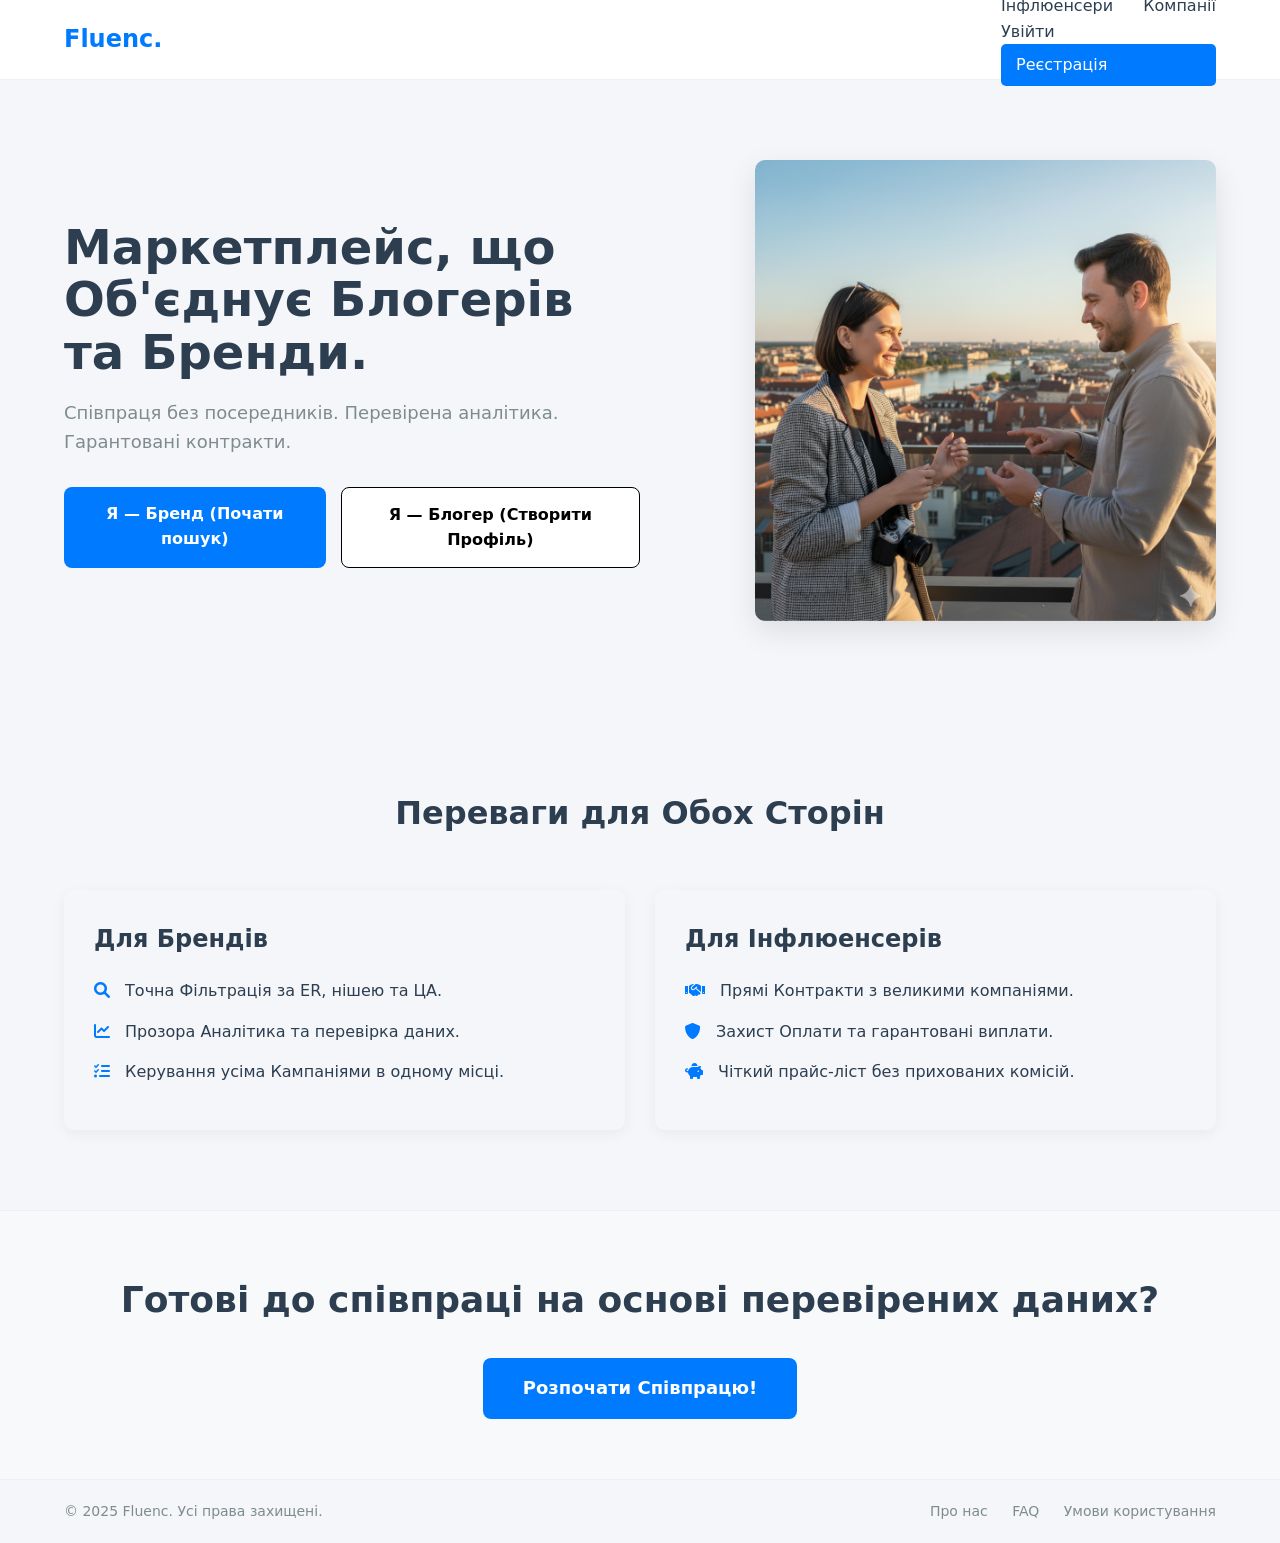
==== index.html @ 8e34dfe1 "Update index.html" ====
<!-- <!DOCTYPE html>
<html lang="uk">
<head>
    <meta charset="UTF-8">
    <meta name="viewport" content="width=device-width, initial-scale=1.0">
    <title>Fluenc — Маркетплейс для Блогерів та Брендів</title>
    <link rel="stylesheet" href="./styles.css">
    <link rel="stylesheet" href="https://cdnjs.cloudflare.com/ajax/libs/font-awesome/6.0.0-beta3/css/all.min.css">
</head>
<body>
  <header class="main-header">
        <div class="logo">Fluenc.</div>
        <nav class="main-nav">
            <a href="#" class="nav-item">Інфлюенсери</a>
            <a href="#" class="nav-item">Компанії</a>
            <a href="./login.html" class="nav-item login-btn">Увійти</a>
            <a href="./register.html" class="nav-item signup-btn">Реєстрація</a>
        </nav>
    </header>

    <section class="hero-section">
        <div class="hero-content">
            <h1>Маркетплейс, що Об'єднує Блогерів та Бренди.</h1>
            <p class="subtitle">Співпраця без посередників. Перевірена аналітика. Гарантовані контракти.</p>
            <div class="cta-group">
                <a href="/register/brand" class="cta-button primary">Я — Бренд (Почати пошук)</a>
                <a href="/register/blogger" class="cta-button secondary">Я — Блогер (Створити Профіль)</a>
            </div>
        </div>
        <div class="hero-visual">
            <img src="./placeholder-hero.png" alt="Візуалізація успішної співпраці">
        </div>
    </section>
    
    <section class="value-section">
        <h2>Переваги для Обох Сторін</h2>
        <div class="value-columns">
            
            <div class="value-card brand-focus">
                <h3>Для Брендів</h3>
                <ul>
                    <li><i class="fas fa-search"></i> Точна Фільтрація за ER, нішею та ЦА.</li>
                    <li><i class="fas fa-chart-line"></i> Прозора Аналітика та перевірка даних.</li>
                    <li><i class="fas fa-tasks"></i> Керування усіма Кампаніями в одному місці.</li>
                </ul>
            </div>

            <div class="value-card influencer-focus">
                <h3>Для Інфлюенсерів</h3>
                <ul>
                    <li><i class="fas fa-handshake"></i> Прямі Контракти з великими компаніями.</li>
                    <li><i class="fas fa-shield-alt"></i> Захист Оплати та гарантовані виплати.</li>
                    <li><i class="fas fa-piggy-bank"></i> Чіткий прайс-ліст без прихованих комісій.</li>
                </ul>
            </div>

        </div>
    </section>

    <section class="final-cta">
        <h2>Готові до співпраці на основі перевірених даних?</h2>
        <a href="./register.html" class="cta-button primary large">Розпочати Співпрацю!</a>
    </section>

    <footer class="main-footer">
        <p>&copy; 2025 Fluenc. Усі права захищені.</p>
        <div class="footer-links">
            <a href="#">Про нас</a>
            <a href="#">FAQ</a>
            <a href="#">Умови користування</a>
        </div>
    </footer>

</body>
</html>
 -->




<!DOCTYPE html>
<html lang="uk">
<head>
    <meta charset="UTF-8">
    <meta name="viewport" content="width=device-width, initial-scale=1.0">
    <title>Fluenc — Маркетплейс для Блогерів та Брендів</title>
    <link rel="stylesheet" href="./styles.css">
    <link rel="stylesheet" href="https://cdnjs.cloudflare.com/ajax/libs/font-awesome/6.0.0-beta3/css/all.min.css">
</head>
<body>
    <header class="main-header">
        <div class="logo">Fluenc.</div>
        <nav class="main-nav">
            <a href="/flpl/company-discovery.html" class="nav-item">Інфлюенсери</a>
            <a href="/flpl/company-list.html" class="nav-item">Компанії</a>

            <a href="./login.html" class="nav-item login-btn" id="loginLink">Увійти</a>
            <a href="./register.html" class="nav-item signup-btn" id="registerLink">Реєстрація</a>
            
            <a href="./profile.html" class="nav-item login-btn" id="profileLink" style="display: none;">Мій Профіль</a>
            <a href="#" class="nav-item signup-btn" id="logoutBtn" style="display: none;">Вийти</a>
        </nav>
    </header>

    <section class="hero-section">
        <div class="hero-content">
            <h1>Маркетплейс, що Об'єднує Блогерів та Бренди.</h1>
            <p class="subtitle">Співпраця без посередників. Перевірена аналітика. Гарантовані контракти.</p>
            <div class="cta-group">
                <a href="/register/brand" class="cta-button primary">Я — Бренд (Почати пошук)</a>
                <a href="/register/blogger" class="cta-button secondary">Я — Блогер (Створити Профіль)</a>
            </div>
        </div>
        <div class="hero-visual">
            <img src="./placeholder-hero.png" alt="Візуалізація успішної співпраці">
        </div>
    </section>
    
    <section class="value-section">
        <h2>Переваги для Обох Сторін</h2>
        <div class="value-columns">
            
            <div class="value-card brand-focus">
                <h3>Для Брендів</h3>
                <ul>
                    <li><i class="fas fa-search"></i> Точна Фільтрація за ER, нішею та ЦА.</li>
                    <li><i class="fas fa-chart-line"></i> Прозора Аналітика та перевірка даних.</li>
                    <li><i class="fas fa-tasks"></i> Керування усіма Кампаніями в одному місці.</li>
                </ul>
            </div>

            <div class="value-card influencer-focus">
                <h3>Для Інфлюенсерів</h3>
                <ul>
                    <li><i class="fas fa-handshake"></i> Прямі Контракти з великими компаніями.</li>
                    <li><i class="fas fa-shield-alt"></i> Захист Оплати та гарантовані виплати.</li>
                    <li><i class="fas fa-piggy-bank"></i> Чіткий прайс-ліст без прихованих комісій.</li>
                </ul>
            </div>

        </div>
    </section>

    <section class="final-cta">
        <h2>Готові до співпраці на основі перевірених даних?</h2>
        <a href="./register.html" class="cta-button primary large">Розпочати Співпрацю!</a>
    </section>

    <footer class="main-footer">
        <p>&copy; 2025 Fluenc. Усі права захищені.</p>
        <div class="footer-links">
            <a href="#">Про нас</a>
            <a href="#">FAQ</a>
            <a href="#">Умови користування</a>
        </div>
    </footer>

<script>
    document.addEventListener('DOMContentLoaded', () => {
        const token = localStorage.getItem('userToken');

        // Елементи для неавторизованого користувача
        const loginLink = document.getElementById('loginLink');
        const registerLink = document.getElementById('registerLink');

        // Елементи для авторизованого користувача
        const profileLink = document.getElementById('profileLink');
        const logoutBtn = document.getElementById('logoutBtn');
        
        // Перевіряємо токен і оновлюємо навігацію
        if (token) {
            // КОРИСТУВАЧ УВІЙШОВ
            
            // Приховуємо "Увійти" та "Реєстрація"
            if (loginLink) loginLink.style.display = 'none';
            if (registerLink) registerLink.style.display = 'none';

            // Показуємо "Мій Профіль" та "Вийти"
            if (profileLink) profileLink.style.display = 'block'; 
            if (logoutBtn) logoutBtn.style.display = 'block'; 

            // Додаємо функцію виходу
            if (logoutBtn) {
                logoutBtn.addEventListener('click', (e) => {
                    e.preventDefault();
                    localStorage.removeItem('userToken'); // Видаляємо токен
                    // Перенаправляємо на головну сторінку для оновлення стану
                    window.location.href = '/flpl/index.html'; 
                });
            }

        } else {
            // КОРИСТУВАЧ ВИЙШОВ АБО НЕ УВІЙШОВ
            // Ховаємо "Мій Профіль" та "Вийти"
            if (profileLink) profileLink.style.display = 'none'; 
            if (logoutBtn) logoutBtn.style.display = 'none';
            // Показуємо "Увійти" та "Реєстрація" (якщо вони були приховані)
            if (loginLink) loginLink.style.display = 'block';
            if (registerLink) registerLink.style.display = 'block';
        }
    });
</script>
</body>
</html>
---- styles.css ----
/* Основні змінні та скидання стилів */
:root {
    --primary-color: #007bff; /* Яскравий синій для CTA */
    --secondary-bg-color: #f4f6f9; /* Світло-сірий фон сторінок */
    --grid-line-color: #e8e8e8; /* Колір сітки на фоні профілю */
    --text-dark: #2c3e50; /* Темний текст */
    --text-light: #7f8c8d; /* Світлий текст */
    --accent-color: #ff9f43; /* Акцентний колір */
    --font-family: 'Inter', sans-serif; /* Шрифт */
    --header-height: 80px; /* Висота хедера */
}

* {
    margin: 0;
    padding: 0;
    box-sizing: border-box;
}

body {
    font-family: ui-sans-serif, system-ui, -apple-system, BlinkMacSystemFont, Segoe UI, Roboto, Helvetica Neue, Arial, Noto Sans, sans-serif, "Apple Color Emoji", "Segoe UI Emoji", Segoe UI Symbol, "Noto Color Emoji";
    color: var(--text-dark);
    line-height: 1.6;
    background-color: var(--secondary-bg-color); 
    min-height: 100vh;
    display: flex;
    flex-direction: column; 
}

/* --- Хедер --- */
.main-header {
    display: flex;
    justify-content: space-between;
    align-items: center;
    padding: 20px 5%;
    border-bottom: 1px solid #ecf0f1;
    background-color: white;
    position: sticky;
    top: 0;
    z-index: 1000;
    height: var(--header-height);
}

.logo {
    font-size: 24px;
    font-weight: 700;
    color: var(--primary-color);
}

.main-nav a {
    text-decoration: none;
    color: var(--text-dark);
    margin-left: 25px;
    font-weight: 500;
    transition: color 0.3s;
}

.main-nav a:hover {
    color: var(--primary-color);
}

.signup-btn {
    background-color: var(--primary-color);
    color: white !important;
    padding: 8px 15px;
    border-radius: 5px;
    margin-left: 30px;
}

/* --- Кнопки --- */
.cta-button {
    text-decoration: none;
    padding: 14px 30px;
    border-radius: 8px;
    font-weight: 600;
    transition: background-color 0.3s, transform 0.2s;
    text-align: center;
    border: none;
    cursor: pointer;
    display: inline-block;
}

.cta-button.primary {
    background-color: var(--primary-color);
    color: white;
}

.cta-button.secondary {
    background-color: white;
    color: #000000;
    border: 1px solid #000000;
}

.cta-button:hover {
    transform: translateY(-2px);
}

/* --- Головна сторінка --- */
.hero-section {
    display: flex;
    align-items: center;
    justify-content: space-between;
    padding: 80px 5%;
    min-height: 60vh;
    background-color: var(--secondary-bg-color);
}

.hero-content {
    max-width: 50%;
}

.hero-content h1 {
    font-size: 48px;
    margin-bottom: 20px;
    line-height: 1.1;
}

.subtitle {
    font-size: 18px;
    color: var(--text-light);
    margin-bottom: 30px;
}

.cta-group {
    display: flex;
    gap: 15px;
}

.hero-visual {
    max-width: 40%;
}
.hero-visual img {
    width: 100%;
    height: auto;
    border-radius: 10px;
    box-shadow: 0 10px 30px rgba(0, 0, 0, 0.1);
}

/* --- Секція цінності --- */
.value-section {
    padding: 80px 5%;
    text-align: center;
}

.value-section h2 {
    margin-bottom: 50px;
    font-size: 32px;
}

.value-columns {
    display: flex;
    justify-content: space-around;
    gap: 30px;
}

.value-card {
    flex: 1;
    text-align: left;
    padding: 30px;
    border-radius: 10px;
    box-shadow: 0 4px 15px rgba(0, 0, 0, 0.05);
}

.value-card h3 {
    font-size: 24px;
    margin-bottom: 20px;
}

.value-card ul {
    list-style: none;
}

.value-card li {
    margin-bottom: 15px;
    font-size: 16px;
}

.value-card li i {
    margin-right: 10px;
    color: var(--primary-color);
}

/* --- Фінальний CTA --- */
.final-cta {
    text-align: center;
    padding: 60px 5%;
    background-color: #f7f9fb;
    border-top: 1px solid #ecf0f1;
}

.final-cta h2 {
    margin-bottom: 30px;
    font-size: 36px;
}

.cta-button.large {
    padding: 16px 40px;
    font-size: 18px;
}

/* --- Футер --- */
.main-footer {
    justify-content: space-between;
    align-items: center;
    padding: 20px 5%;
    font-size: 14px;
    color: var(--text-light);
    border-top: 1px solid #ecf0f1;
    display: flex; 
    margin-top: auto; 
}

.footer-links a {
    color: var(--text-light);
    text-decoration: none;
    margin-left: 20px;
}

/* --- Реєстрація --- */
.register-container {
    display: flex;
    justify-content: center;
    align-items: center;
    min-height: calc(100vh - var(--header-height));
    background-color: var(--secondary-bg-color);
    padding: 40px 20px;
}
.register-card {
    background: white;
    padding: 40px;
    border-radius: 10px;
    box-shadow: 0 10px 30px rgba(0, 0, 0, 0.1);
    max-width: 600px;
    width: 100%;
    text-align: center;
}
.role-selection {
    display: flex;
    gap: 20px;
    margin-top: 30px;
    margin-bottom: 30px;
}
.role-option {
    flex: 1;
    padding: 30px 15px;
    border: 2px solid #ddd;
    border-radius: 8px;
    cursor: pointer;
    transition: all 0.3s;
}
.role-option:hover, .role-option.active {
    border-color: var(--primary-color);
    box-shadow: 0 0 15px rgba(0, 123, 255, 0.15);
}
.role-option i {
    font-size: 40px;
    margin-bottom: 15px;
    color: var(--primary-color);
}
.registration-form input, .registration-form textarea {
    width: 100%;
    padding: 12px;
    margin-bottom: 15px;
    border: 1px solid #ddd;
    border-radius: 5px;
    font-size: 16px;
    font-family: inherit;
}
.registration-form .cta-button {
    width: 100%;
}
.registration-form.hidden, .role-selection.hidden {
    display: none !important;
}

/* --- Повідомлення про успіх --- */
.message-container {
    padding: 30px;
    margin: 20px 0;
    border-radius: 8px;
    text-align: left;
    display: flex;
    align-items: center;
    gap: 20px;
    border: 1px solid;
}

.message-success {
    background-color: #e6ffed;
    border-color: #4CAF50;
    color: #0e6617;
}

.message-success i {
    font-size: 24px;
    color: #4CAF50;
}

.message-container p {
    margin: 0;
    font-weight: 500;
}

/* --- Профіль інфлюенсера --- */
.profile-page-container {
    display: flex;
    justify-content: center; 
    align-items: center; 
    padding: 60px 5%; 
    flex-grow: 1; 
    min-height: calc(100vh - var(--header-height) - 45px); 
    background-image: 
        linear-gradient(to right, var(--grid-line-color) 1px, transparent 1px),
        linear-gradient(to bottom, var(--grid-line-color) 1px, transparent 1px);
    background-size: 30px 30px; 
    background-color: var(--secondary-bg-color);
}

.influencer-profile-card {
    background: #f5f9ff;;
    border-radius: 12px;
    box-shadow: 0 10px 30px rgba(0, 0, 0, 0.1);
    max-width: 1000px;
    width: 100%;
    display: grid; 
    grid-template-columns: 1fr 1fr;
    grid-template-rows: auto 1fr;
    gap: 30px;
    padding: 30px;
}

/* --- Верхня частина профілю --- */
.profile-top-section {
    grid-column: 1 / 3;
    display: flex;
    flex-direction: column;
    align-items: center;
    justify-content: center;
    text-align: center;
    padding-bottom: 30px;
    border-bottom: 0px solid #eee;
}

.profile-top-content {
    width: 100%;
    display: flex;
    flex-direction: column;
    align-items: center;
    justify-content: center;
    background: linear-gradient(135deg, #f5f7fa 0%, #c3cfe2 100%);
    border-radius: 12px;
    padding: 40px 20px;
}

/* Фото */
.profile-photo {
    width: 180px;
    height: 180px;
    border-radius: 50%;
    object-fit: cover;
    margin-bottom: 20px;
    box-shadow: 0 6px 20px rgba(0, 0, 0, 0.15);
}

.profile-main-info h1 {
    font-size: 28px;
    font-weight: 700;
    margin-bottom: 8px;
}

.profile-main-info p {
    font-size: 16px;
    color: var(--text-light);
}

/* --- Ліва колонка --- */
.profile-left-column {
    display: flex;
    flex-direction: column;
    gap: 30px;
}

.engagement-box {
    text-align: center;
    padding: 20px;
    border: 1px solid #eee;
    border-radius: 8px;
    background: white;
    font-family: ui-sans-serif, system-ui, -apple-system, BlinkMacSystemFont, Segoe UI, Roboto, Helvetica Neue, Arial, Noto Sans, sans-serif, "Apple Color Emoji", "Segoe UI Emoji", Segoe UI Symbol, "Noto Color Emoji";
}

.engagement-box h3 {
    font-size: 18px;
    color: var(--text-light);
    margin-bottom: 15px;
    font-family: ui-sans-serif, system-ui, -apple-system, BlinkMacSystemFont, Segoe UI, Roboto, Helvetica Neue, Arial, Noto Sans, sans-serif, "Apple Color Emoji", "Segoe UI Emoji", Segoe UI Symbol, "Noto Color Emoji";
}

.engagement-rate {
    font-size: 48px;
    font-weight: 700;
    color: #4CAF50; 
}

.followers-list {
    display: flex;
    justify-content: space-around;
    margin-top: 20px;
}

.follower-item {
    text-align: center;
}

.follower-item i {
    font-size: 24px;
    margin-bottom: 5px;
}

.follower-item .count {
    font-size: 18px;
    font-weight: 600;
}
.follower-item .label {
    font-size: 12px;
    color: var(--text-light);
}

.followers-list .fa-instagram { color: #E4405F; }
.followers-list .fa-tiktok { color: #000000; }
.followers-list .fa-youtube { color: #FF0000; }

/* --- Права колонка --- */
.profile-right-column {
    display: flex;
    flex-direction: column;
    gap: 30px;
}

.section-box {
    padding: 20px;
    border: 1px solid #eee;
    border-radius: 8px;
    background: white;
    font-family: ui-sans-serif, system-ui, -apple-system, BlinkMacSystemFont, Segoe UI, Roboto, Helvetica Neue, Arial, Noto Sans, sans-serif, "Apple Color Emoji", "Segoe UI Emoji", Segoe UI Symbol, "Noto Color Emoji";
}

.section-box h3 {
    font-size: 20px;
    font-weight: 600;
    margin-bottom: 15px;
    color: var(--text-dark);
    font-family: ui-sans-serif, system-ui, -apple-system, BlinkMacSystemFont, Segoe UI, Roboto, Helvetica Neue, Arial, Noto Sans, sans-serif, "Apple Color Emoji", "Segoe UI Emoji", Segoe UI Symbol, "Noto Color Emoji";
}

.pricing-table .price-row {
    display: flex;
    justify-content: space-between;
    padding: 8px 0;
    border-bottom: 1px dotted #ddd;
}

.pricing-table .price-row:last-child {
    border-bottom: none;
}

.contact-button {
    margin-top: 20px;
    width: 100%;
}
.contact-button .cta-button {
    width: 100%;
    padding: 12px;
    font-size: 16px;
}

/* --- Демографія --- */
.demographics-box .detail-item {
    display: flex;
    justify-content: space-between;
    font-size: 15px;
    margin-bottom: 8px;
}

/* --- Адаптивність --- */
@media (max-width: 900px) {
    .main-header {
        padding: 15px 20px;
    }
    .main-nav {
        display: none; 
    }
    .influencer-profile-card {
        grid-template-columns: 1fr;
        padding: 20px;
    }
    .profile-top-section {
        grid-column: 1 / 2;
        flex-direction: column;
        text-align: center;
    }
    .profile-top-content {
        flex-direction: column;
    }
    .profile-photo {
        margin-right: 0;
        margin-bottom: 20px;
    }
    .followers-list {
        flex-wrap: wrap;
        gap: 10px;
    }
    .profile-page-container {
        padding: 30px 20px;
        align-items: flex-start;
    }
    .hero-section {
        flex-direction: column;
        text-align: center;
    }
    .hero-content, .hero-visual {
        max-width: 100%;
    }
    .hero-content {
        margin-bottom: 40px;
    }
    .value-columns {
        flex-direction: column;
    }
}



/* ========================================================= */
/* СТИЛІ СТОРІНКИ COMPANY-DISCOVERY.HTML (ПОШУК ІНФЛЮЕНСЕРІВ) */
/* ========================================================= */

.discovery-container {
    max-width: 1200px;
    margin: 30px auto;
    padding: 0 5%; /* Використовуємо той самий відступ, що і для хедера/футера */
    flex-grow: 1; /* Для коректного розміщення футера внизу */
}

.discovery-hero {
    text-align: center;
    margin-bottom: 40px;
    padding: 40px 20px;
    background-color: #ffffff;
    border-radius: 8px;
    box-shadow: 0 5px 15px rgba(0, 0, 0, 0.05);
}

.discovery-hero h1 {
    color: var(--text-dark);
    font-size: 36px;
    margin-bottom: 10px;
}

.discovery-hero p {
    color: var(--text-light);
    font-size: 18px;
}

/* --- Фільтри --- */
.filter-panel {
    display: flex;
    gap: 20px;
    padding: 25px;
    background-color: #ffffff;
    border-radius: 8px;
    box-shadow: 0 3px 10px rgba(0, 0, 0, 0.05);
    margin-bottom: 30px;
    align-items: flex-end;
    flex-wrap: wrap;
}

.filter-group {
    display: flex;
    flex-direction: column;
    min-width: 150px;
    flex-grow: 1;
}

.filter-group label {
    font-weight: 600;
    margin-bottom: 5px;
    color: var(--text-dark);
    font-size: 14px;
}

.filter-panel select,
.filter-panel input[type="text"] {
    padding: 10px;
    border: 1px solid #ddd;
    border-radius: 5px; /* Використовуємо ваш стандартний border-radius */
    font-size: 16px;
    font-family: inherit;
    transition: border-color 0.2s;
}

.filter-panel select:focus,
.filter-panel input[type="text"]:focus {
    border-color: var(--primary-color);
    outline: none;
}

/* Кнопка пошуку у фільтрах */
.filter-panel .cta-button.primary {
    padding: 10px 20px;
    height: 40px; 
    display: flex;
    align-items: center;
    gap: 8px;
}


/* --- Заголовок результатів та Сортування --- */
.results-header {
    display: flex;
    justify-content: space-between;
    align-items: center;
    margin-bottom: 20px;
    padding-bottom: 10px;
    border-bottom: 1px solid #e0e0e0;
}

.results-count {
    font-weight: 600;
    color: var(--text-dark);
}

.sort-options {
    display: flex;
    align-items: center;
    gap: 10px;
}
.sort-options label {
    color: var(--text-light);
}

.sort-options select {
    padding: 8px 10px;
    border-radius: 5px;
    border: 1px solid #ddd;
    font-family: inherit;
}

/* --- Сітка Інфлюенсерів --- */
.influencer-grid {
    display: grid;
    grid-template-columns: repeat(auto-fit, minmax(280px, 1fr));
    gap: 30px;
}

.influencer-card {
    background-color: #ffffff;
    border-radius: 10px;
    box-shadow: 0 5px 15px rgba(0, 0, 0, 0.08);
    padding: 20px;
    display: flex;
    flex-direction: column;
    text-align: center;
    transition: transform 0.3s, box-shadow 0.3s;
}

.influencer-card:hover {
    transform: translateY(-5px);
    box-shadow: 0 10px 25px rgba(0, 0, 0, 0.15);
}

.card-photo {
    width: 90px;
    height: 90px;
    border-radius: 50%;
    object-fit: cover;
    margin: 0 auto 15px;
    border: 3px solid var(--primary-color);
}

.card-name {
    margin: 0 0 5px;
    color: var(--text-dark);
    font-size: 18px;
    font-weight: 700;
}

.card-niche {
    color: var(--text-light);
    font-size: 14px;
    margin-bottom: 15px;
}

.card-stats {
    display: flex;
    justify-content: space-around;
    padding: 15px 0;
    margin-bottom: 15px;
    border-top: 1px solid #f0f0f0;
    border-bottom: 1px solid #f0f0f0;
}

.stat-item {
    display: flex;
    flex-direction: column;
    align-items: center;
    font-size: 12px;
    color: var(--text-light);
}

.stat-item i {
    font-size: 18px;
    margin-bottom: 3px;
    color: var(--primary-color);
}
.stat-item i.fa-instagram { color: #E4405F; }
.stat-item i.fa-tiktok { color: #000; }
.stat-item i.fa-youtube { color: #FF0000; }

.stat-count {
    font-weight: 700;
    color: var(--text-dark);
}

.card-pricing {
    font-size: 14px;
    color: var(--text-dark);
    margin-bottom: 15px;
    font-weight: 500;
}

.cta-button.secondary.full-width-btn {
    /* Наслідує стилі з вашого базового .cta-button.secondary */
    width: 100%;
    padding: 10px 20px;
    margin-top: auto;
}
.cta-button.secondary.full-width-btn:hover {
    background-color: #f7f7f7;
    transform: translateY(-1px);
}


.verified-small {
    color: #4CAF50; /* Використовуємо зелений для верифікації */
    font-size: 14px;
    margin-left: 5px;
}


/* --- Пагінація --- */
.pagination {
    margin-top: 40px;
    text-align: center;
}

.page-link {
    text-decoration: none;
    color: var(--primary-color);
    padding: 8px 15px;
    border: 1px solid var(--primary-color);
    border-radius: 5px;
    margin: 0 3px;
    transition: background-color 0.3s, color 0.3s;
    font-weight: 500;
}

.page-link.active {
    background-color: var(--primary-color);
    color: white;
    font-weight: 600;
}

.page-link:not(.active):hover {
    background-color: #e6f0ff; /* Світло-блакитний */
}

.page-link.disabled {
    color: var(--text-light);
    border-color: #ccc;
    cursor: not-allowed;
    background-color: transparent;
}

/* --- Адаптивність для Discovery Page --- */
@media (max-width: 768px) {
    .filter-panel {
        flex-direction: column;
        align-items: stretch;
        gap: 15px;
    }
    .filter-group {
        min-width: 100%;
    }
    .filter-panel .cta-button.primary {
        width: 100%;
    }
    .results-header {
        flex-direction: column;
        align-items: flex-start;
        gap: 10px;
    }
    .influencer-grid {
        grid-template-columns: 1fr;
    }
}
---- styles.css ----
/* Основні змінні та скидання стилів */
:root {
    --primary-color: #007bff; /* Яскравий синій для CTA */
    --secondary-bg-color: #f4f6f9; /* Світло-сірий фон сторінок */
    --grid-line-color: #e8e8e8; /* Колір сітки на фоні профілю */
    --text-dark: #2c3e50; /* Темний текст */
    --text-light: #7f8c8d; /* Світлий текст */
    --accent-color: #ff9f43; /* Акцентний колір */
    --font-family: 'Inter', sans-serif; /* Шрифт */
    --header-height: 80px; /* Висота хедера */
}

* {
    margin: 0;
    padding: 0;
    box-sizing: border-box;
}

body {
    font-family: ui-sans-serif, system-ui, -apple-system, BlinkMacSystemFont, Segoe UI, Roboto, Helvetica Neue, Arial, Noto Sans, sans-serif, "Apple Color Emoji", "Segoe UI Emoji", Segoe UI Symbol, "Noto Color Emoji";
    color: var(--text-dark);
    line-height: 1.6;
    background-color: var(--secondary-bg-color); 
    min-height: 100vh;
    display: flex;
    flex-direction: column; 
}

/* --- Хедер --- */
.main-header {
    display: flex;
    justify-content: space-between;
    align-items: center;
    padding: 20px 5%;
    border-bottom: 1px solid #ecf0f1;
    background-color: white;
    position: sticky;
    top: 0;
    z-index: 1000;
    height: var(--header-height);
}

.logo {
    font-size: 24px;
    font-weight: 700;
    color: var(--primary-color);
}

.main-nav a {
    text-decoration: none;
    color: var(--text-dark);
    margin-left: 25px;
    font-weight: 500;
    transition: color 0.3s;
}

.main-nav a:hover {
    color: var(--primary-color);
}

.signup-btn {
    background-color: var(--primary-color);
    color: white !important;
    padding: 8px 15px;
    border-radius: 5px;
    margin-left: 30px;
}

/* --- Кнопки --- */
.cta-button {
    text-decoration: none;
    padding: 14px 30px;
    border-radius: 8px;
    font-weight: 600;
    transition: background-color 0.3s, transform 0.2s;
    text-align: center;
    border: none;
    cursor: pointer;
    display: inline-block;
}

.cta-button.primary {
    background-color: var(--primary-color);
    color: white;
}

.cta-button.secondary {
    background-color: white;
    color: #000000;
    border: 1px solid #000000;
}

.cta-button:hover {
    transform: translateY(-2px);
}

/* --- Головна сторінка --- */
.hero-section {
    display: flex;
    align-items: center;
    justify-content: space-between;
    padding: 80px 5%;
    min-height: 60vh;
    background-color: var(--secondary-bg-color);
}

.hero-content {
    max-width: 50%;
}

.hero-content h1 {
    font-size: 48px;
    margin-bottom: 20px;
    line-height: 1.1;
}

.subtitle {
    font-size: 18px;
    color: var(--text-light);
    margin-bottom: 30px;
}

.cta-group {
    display: flex;
    gap: 15px;
}

.hero-visual {
    max-width: 40%;
}
.hero-visual img {
    width: 100%;
    height: auto;
    border-radius: 10px;
    box-shadow: 0 10px 30px rgba(0, 0, 0, 0.1);
}

/* --- Секція цінності --- */
.value-section {
    padding: 80px 5%;
    text-align: center;
}

.value-section h2 {
    margin-bottom: 50px;
    font-size: 32px;
}

.value-columns {
    display: flex;
    justify-content: space-around;
    gap: 30px;
}

.value-card {
    flex: 1;
    text-align: left;
    padding: 30px;
    border-radius: 10px;
    box-shadow: 0 4px 15px rgba(0, 0, 0, 0.05);
}

.value-card h3 {
    font-size: 24px;
    margin-bottom: 20px;
}

.value-card ul {
    list-style: none;
}

.value-card li {
    margin-bottom: 15px;
    font-size: 16px;
}

.value-card li i {
    margin-right: 10px;
    color: var(--primary-color);
}

/* --- Фінальний CTA --- */
.final-cta {
    text-align: center;
    padding: 60px 5%;
    background-color: #f7f9fb;
    border-top: 1px solid #ecf0f1;
}

.final-cta h2 {
    margin-bottom: 30px;
    font-size: 36px;
}

.cta-button.large {
    padding: 16px 40px;
    font-size: 18px;
}

/* --- Футер --- */
.main-footer {
    justify-content: space-between;
    align-items: center;
    padding: 20px 5%;
    font-size: 14px;
    color: var(--text-light);
    border-top: 1px solid #ecf0f1;
    display: flex; 
    margin-top: auto; 
}

.footer-links a {
    color: var(--text-light);
    text-decoration: none;
    margin-left: 20px;
}

/* --- Реєстрація --- */
.register-container {
    display: flex;
    justify-content: center;
    align-items: center;
    min-height: calc(100vh - var(--header-height));
    background-color: var(--secondary-bg-color);
    padding: 40px 20px;
}
.register-card {
    background: white;
    padding: 40px;
    border-radius: 10px;
    box-shadow: 0 10px 30px rgba(0, 0, 0, 0.1);
    max-width: 600px;
    width: 100%;
    text-align: center;
}
.role-selection {
    display: flex;
    gap: 20px;
    margin-top: 30px;
    margin-bottom: 30px;
}
.role-option {
    flex: 1;
    padding: 30px 15px;
    border: 2px solid #ddd;
    border-radius: 8px;
    cursor: pointer;
    transition: all 0.3s;
}
.role-option:hover, .role-option.active {
    border-color: var(--primary-color);
    box-shadow: 0 0 15px rgba(0, 123, 255, 0.15);
}
.role-option i {
    font-size: 40px;
    margin-bottom: 15px;
    color: var(--primary-color);
}
.registration-form input, .registration-form textarea {
    width: 100%;
    padding: 12px;
    margin-bottom: 15px;
    border: 1px solid #ddd;
    border-radius: 5px;
    font-size: 16px;
    font-family: inherit;
}
.registration-form .cta-button {
    width: 100%;
}
.registration-form.hidden, .role-selection.hidden {
    display: none !important;
}

/* --- Повідомлення про успіх --- */
.message-container {
    padding: 30px;
    margin: 20px 0;
    border-radius: 8px;
    text-align: left;
    display: flex;
    align-items: center;
    gap: 20px;
    border: 1px solid;
}

.message-success {
    background-color: #e6ffed;
    border-color: #4CAF50;
    color: #0e6617;
}

.message-success i {
    font-size: 24px;
    color: #4CAF50;
}

.message-container p {
    margin: 0;
    font-weight: 500;
}

/* --- Профіль інфлюенсера --- */
.profile-page-container {
    display: flex;
    justify-content: center; 
    align-items: center; 
    padding: 60px 5%; 
    flex-grow: 1; 
    min-height: calc(100vh - var(--header-height) - 45px); 
    background-image: 
        linear-gradient(to right, var(--grid-line-color) 1px, transparent 1px),
        linear-gradient(to bottom, var(--grid-line-color) 1px, transparent 1px);
    background-size: 30px 30px; 
    background-color: var(--secondary-bg-color);
}

.influencer-profile-card {
    background: #f5f9ff;;
    border-radius: 12px;
    box-shadow: 0 10px 30px rgba(0, 0, 0, 0.1);
    max-width: 1000px;
    width: 100%;
    display: grid; 
    grid-template-columns: 1fr 1fr;
    grid-template-rows: auto 1fr;
    gap: 30px;
    padding: 30px;
}

/* --- Верхня частина профілю --- */
.profile-top-section {
    grid-column: 1 / 3;
    display: flex;
    flex-direction: column;
    align-items: center;
    justify-content: center;
    text-align: center;
    padding-bottom: 30px;
    border-bottom: 0px solid #eee;
}

.profile-top-content {
    width: 100%;
    display: flex;
    flex-direction: column;
    align-items: center;
    justify-content: center;
    background: linear-gradient(135deg, #f5f7fa 0%, #c3cfe2 100%);
    border-radius: 12px;
    padding: 40px 20px;
}

/* Фото */
.profile-photo {
    width: 180px;
    height: 180px;
    border-radius: 50%;
    object-fit: cover;
    margin-bottom: 20px;
    box-shadow: 0 6px 20px rgba(0, 0, 0, 0.15);
}

.profile-main-info h1 {
    font-size: 28px;
    font-weight: 700;
    margin-bottom: 8px;
}

.profile-main-info p {
    font-size: 16px;
    color: var(--text-light);
}

/* --- Ліва колонка --- */
.profile-left-column {
    display: flex;
    flex-direction: column;
    gap: 30px;
}

.engagement-box {
    text-align: center;
    padding: 20px;
    border: 1px solid #eee;
    border-radius: 8px;
    background: white;
    font-family: ui-sans-serif, system-ui, -apple-system, BlinkMacSystemFont, Segoe UI, Roboto, Helvetica Neue, Arial, Noto Sans, sans-serif, "Apple Color Emoji", "Segoe UI Emoji", Segoe UI Symbol, "Noto Color Emoji";
}

.engagement-box h3 {
    font-size: 18px;
    color: var(--text-light);
    margin-bottom: 15px;
    font-family: ui-sans-serif, system-ui, -apple-system, BlinkMacSystemFont, Segoe UI, Roboto, Helvetica Neue, Arial, Noto Sans, sans-serif, "Apple Color Emoji", "Segoe UI Emoji", Segoe UI Symbol, "Noto Color Emoji";
}

.engagement-rate {
    font-size: 48px;
    font-weight: 700;
    color: #4CAF50; 
}

.followers-list {
    display: flex;
    justify-content: space-around;
    margin-top: 20px;
}

.follower-item {
    text-align: center;
}

.follower-item i {
    font-size: 24px;
    margin-bottom: 5px;
}

.follower-item .count {
    font-size: 18px;
    font-weight: 600;
}
.follower-item .label {
    font-size: 12px;
    color: var(--text-light);
}

.followers-list .fa-instagram { color: #E4405F; }
.followers-list .fa-tiktok { color: #000000; }
.followers-list .fa-youtube { color: #FF0000; }

/* --- Права колонка --- */
.profile-right-column {
    display: flex;
    flex-direction: column;
    gap: 30px;
}

.section-box {
    padding: 20px;
    border: 1px solid #eee;
    border-radius: 8px;
    background: white;
    font-family: ui-sans-serif, system-ui, -apple-system, BlinkMacSystemFont, Segoe UI, Roboto, Helvetica Neue, Arial, Noto Sans, sans-serif, "Apple Color Emoji", "Segoe UI Emoji", Segoe UI Symbol, "Noto Color Emoji";
}

.section-box h3 {
    font-size: 20px;
    font-weight: 600;
    margin-bottom: 15px;
    color: var(--text-dark);
    font-family: ui-sans-serif, system-ui, -apple-system, BlinkMacSystemFont, Segoe UI, Roboto, Helvetica Neue, Arial, Noto Sans, sans-serif, "Apple Color Emoji", "Segoe UI Emoji", Segoe UI Symbol, "Noto Color Emoji";
}

.pricing-table .price-row {
    display: flex;
    justify-content: space-between;
    padding: 8px 0;
    border-bottom: 1px dotted #ddd;
}

.pricing-table .price-row:last-child {
    border-bottom: none;
}

.contact-button {
    margin-top: 20px;
    width: 100%;
}
.contact-button .cta-button {
    width: 100%;
    padding: 12px;
    font-size: 16px;
}

/* --- Демографія --- */
.demographics-box .detail-item {
    display: flex;
    justify-content: space-between;
    font-size: 15px;
    margin-bottom: 8px;
}

/* --- Адаптивність --- */
@media (max-width: 900px) {
    .main-header {
        padding: 15px 20px;
    }
    .main-nav {
        display: none; 
    }
    .influencer-profile-card {
        grid-template-columns: 1fr;
        padding: 20px;
    }
    .profile-top-section {
        grid-column: 1 / 2;
        flex-direction: column;
        text-align: center;
    }
    .profile-top-content {
        flex-direction: column;
    }
    .profile-photo {
        margin-right: 0;
        margin-bottom: 20px;
    }
    .followers-list {
        flex-wrap: wrap;
        gap: 10px;
    }
    .profile-page-container {
        padding: 30px 20px;
        align-items: flex-start;
    }
    .hero-section {
        flex-direction: column;
        text-align: center;
    }
    .hero-content, .hero-visual {
        max-width: 100%;
    }
    .hero-content {
        margin-bottom: 40px;
    }
    .value-columns {
        flex-direction: column;
    }
}



/* ========================================================= */
/* СТИЛІ СТОРІНКИ COMPANY-DISCOVERY.HTML (ПОШУК ІНФЛЮЕНСЕРІВ) */
/* ========================================================= */

.discovery-container {
    max-width: 1200px;
    margin: 30px auto;
    padding: 0 5%; /* Використовуємо той самий відступ, що і для хедера/футера */
    flex-grow: 1; /* Для коректного розміщення футера внизу */
}

.discovery-hero {
    text-align: center;
    margin-bottom: 40px;
    padding: 40px 20px;
    background-color: #ffffff;
    border-radius: 8px;
    box-shadow: 0 5px 15px rgba(0, 0, 0, 0.05);
}

.discovery-hero h1 {
    color: var(--text-dark);
    font-size: 36px;
    margin-bottom: 10px;
}

.discovery-hero p {
    color: var(--text-light);
    font-size: 18px;
}

/* --- Фільтри --- */
.filter-panel {
    display: flex;
    gap: 20px;
    padding: 25px;
    background-color: #ffffff;
    border-radius: 8px;
    box-shadow: 0 3px 10px rgba(0, 0, 0, 0.05);
    margin-bottom: 30px;
    align-items: flex-end;
    flex-wrap: wrap;
}

.filter-group {
    display: flex;
    flex-direction: column;
    min-width: 150px;
    flex-grow: 1;
}

.filter-group label {
    font-weight: 600;
    margin-bottom: 5px;
    color: var(--text-dark);
    font-size: 14px;
}

.filter-panel select,
.filter-panel input[type="text"] {
    padding: 10px;
    border: 1px solid #ddd;
    border-radius: 5px; /* Використовуємо ваш стандартний border-radius */
    font-size: 16px;
    font-family: inherit;
    transition: border-color 0.2s;
}

.filter-panel select:focus,
.filter-panel input[type="text"]:focus {
    border-color: var(--primary-color);
    outline: none;
}

/* Кнопка пошуку у фільтрах */
.filter-panel .cta-button.primary {
    padding: 10px 20px;
    height: 40px; 
    display: flex;
    align-items: center;
    gap: 8px;
}


/* --- Заголовок результатів та Сортування --- */
.results-header {
    display: flex;
    justify-content: space-between;
    align-items: center;
    margin-bottom: 20px;
    padding-bottom: 10px;
    border-bottom: 1px solid #e0e0e0;
}

.results-count {
    font-weight: 600;
    color: var(--text-dark);
}

.sort-options {
    display: flex;
    align-items: center;
    gap: 10px;
}
.sort-options label {
    color: var(--text-light);
}

.sort-options select {
    padding: 8px 10px;
    border-radius: 5px;
    border: 1px solid #ddd;
    font-family: inherit;
}

/* --- Сітка Інфлюенсерів --- */
.influencer-grid {
    display: grid;
    grid-template-columns: repeat(auto-fit, minmax(280px, 1fr));
    gap: 30px;
}

.influencer-card {
    background-color: #ffffff;
    border-radius: 10px;
    box-shadow: 0 5px 15px rgba(0, 0, 0, 0.08);
    padding: 20px;
    display: flex;
    flex-direction: column;
    text-align: center;
    transition: transform 0.3s, box-shadow 0.3s;
}

.influencer-card:hover {
    transform: translateY(-5px);
    box-shadow: 0 10px 25px rgba(0, 0, 0, 0.15);
}

.card-photo {
    width: 90px;
    height: 90px;
    border-radius: 50%;
    object-fit: cover;
    margin: 0 auto 15px;
    border: 3px solid var(--primary-color);
}

.card-name {
    margin: 0 0 5px;
    color: var(--text-dark);
    font-size: 18px;
    font-weight: 700;
}

.card-niche {
    color: var(--text-light);
    font-size: 14px;
    margin-bottom: 15px;
}

.card-stats {
    display: flex;
    justify-content: space-around;
    padding: 15px 0;
    margin-bottom: 15px;
    border-top: 1px solid #f0f0f0;
    border-bottom: 1px solid #f0f0f0;
}

.stat-item {
    display: flex;
    flex-direction: column;
    align-items: center;
    font-size: 12px;
    color: var(--text-light);
}

.stat-item i {
    font-size: 18px;
    margin-bottom: 3px;
    color: var(--primary-color);
}
.stat-item i.fa-instagram { color: #E4405F; }
.stat-item i.fa-tiktok { color: #000; }
.stat-item i.fa-youtube { color: #FF0000; }

.stat-count {
    font-weight: 700;
    color: var(--text-dark);
}

.card-pricing {
    font-size: 14px;
    color: var(--text-dark);
    margin-bottom: 15px;
    font-weight: 500;
}

.cta-button.secondary.full-width-btn {
    /* Наслідує стилі з вашого базового .cta-button.secondary */
    width: 100%;
    padding: 10px 20px;
    margin-top: auto;
}
.cta-button.secondary.full-width-btn:hover {
    background-color: #f7f7f7;
    transform: translateY(-1px);
}


.verified-small {
    color: #4CAF50; /* Використовуємо зелений для верифікації */
    font-size: 14px;
    margin-left: 5px;
}


/* --- Пагінація --- */
.pagination {
    margin-top: 40px;
    text-align: center;
}

.page-link {
    text-decoration: none;
    color: var(--primary-color);
    padding: 8px 15px;
    border: 1px solid var(--primary-color);
    border-radius: 5px;
    margin: 0 3px;
    transition: background-color 0.3s, color 0.3s;
    font-weight: 500;
}

.page-link.active {
    background-color: var(--primary-color);
    color: white;
    font-weight: 600;
}

.page-link:not(.active):hover {
    background-color: #e6f0ff; /* Світло-блакитний */
}

.page-link.disabled {
    color: var(--text-light);
    border-color: #ccc;
    cursor: not-allowed;
    background-color: transparent;
}

/* --- Адаптивність для Discovery Page --- */
@media (max-width: 768px) {
    .filter-panel {
        flex-direction: column;
        align-items: stretch;
        gap: 15px;
    }
    .filter-group {
        min-width: 100%;
    }
    .filter-panel .cta-button.primary {
        width: 100%;
    }
    .results-header {
        flex-direction: column;
        align-items: flex-start;
        gap: 10px;
    }
    .influencer-grid {
        grid-template-columns: 1fr;
    }
}
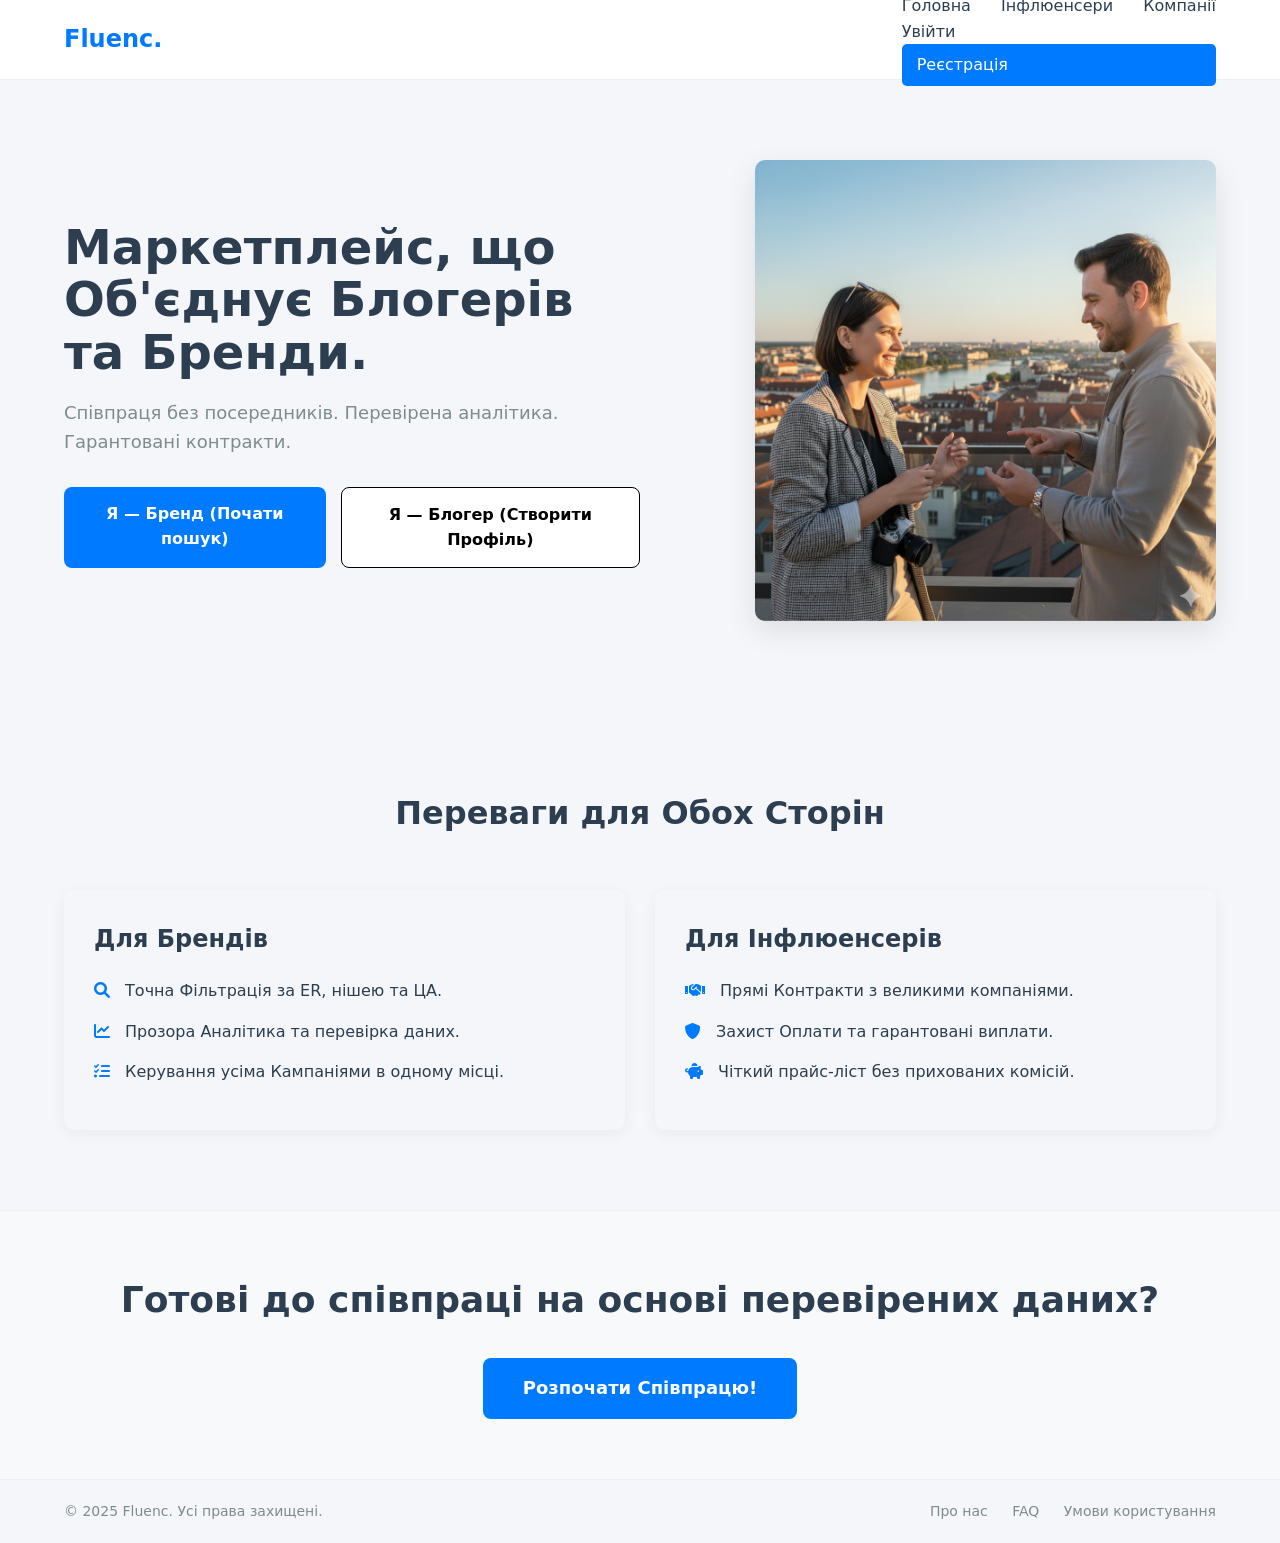
==== commit e3e1487c: "Update index.html" ====
--- a/index.html
+++ b/index.html
@@ -88,19 +88,20 @@
     <link rel="stylesheet" href="https://cdnjs.cloudflare.com/ajax/libs/font-awesome/6.0.0-beta3/css/all.min.css">
 </head>
 <body>
-    <header class="main-header">
-        <div class="logo">Fluenc.</div>
-        <nav class="main-nav">
-            <a href="/flpl/company-discovery.html" class="nav-item">Інфлюенсери</a>
-            <a href="/flpl/company-list.html" class="nav-item">Компанії</a>
-
-            <a href="./login.html" class="nav-item login-btn" id="loginLink">Увійти</a>
-            <a href="./register.html" class="nav-item signup-btn" id="registerLink">Реєстрація</a>
-            
-            <a href="./profile.html" class="nav-item login-btn" id="profileLink" style="display: none;">Мій Профіль</a>
-            <a href="#" class="nav-item signup-btn" id="logoutBtn" style="display: none;">Вийти</a>
-        </nav>
-    </header>
+<header class="main-header">
+    <div class="logo">Fluenc.</div>
+    <nav class="main-nav">
+        <a href="./index.html" class="nav-item active">Головна</a>
+        <a href="/flpl/influencers-discovry.html" class="nav-item">Інфлюенсери</a>
+        <a href="/flpl/company-list.html" class="nav-item">Компанії</a>
+
+        <a href="./login.html" class="nav-item login-btn" id="loginLink">Увійти</a>
+        <a href="./register.html" class="nav-item signup-btn" id="registerLink">Реєстрація</a>
+        
+        <a href="./profile.html" class="nav-item login-btn" id="profileLink" style="display: none;">Мій Профіль</a>
+        <a href="#" class="nav-item signup-btn" id="logoutBtn" style="display: none;">Вийти</a>
+    </nav>
+</header>
 
     <section class="hero-section">
         <div class="hero-content">
@@ -208,3 +209,4 @@
 
 
 
+
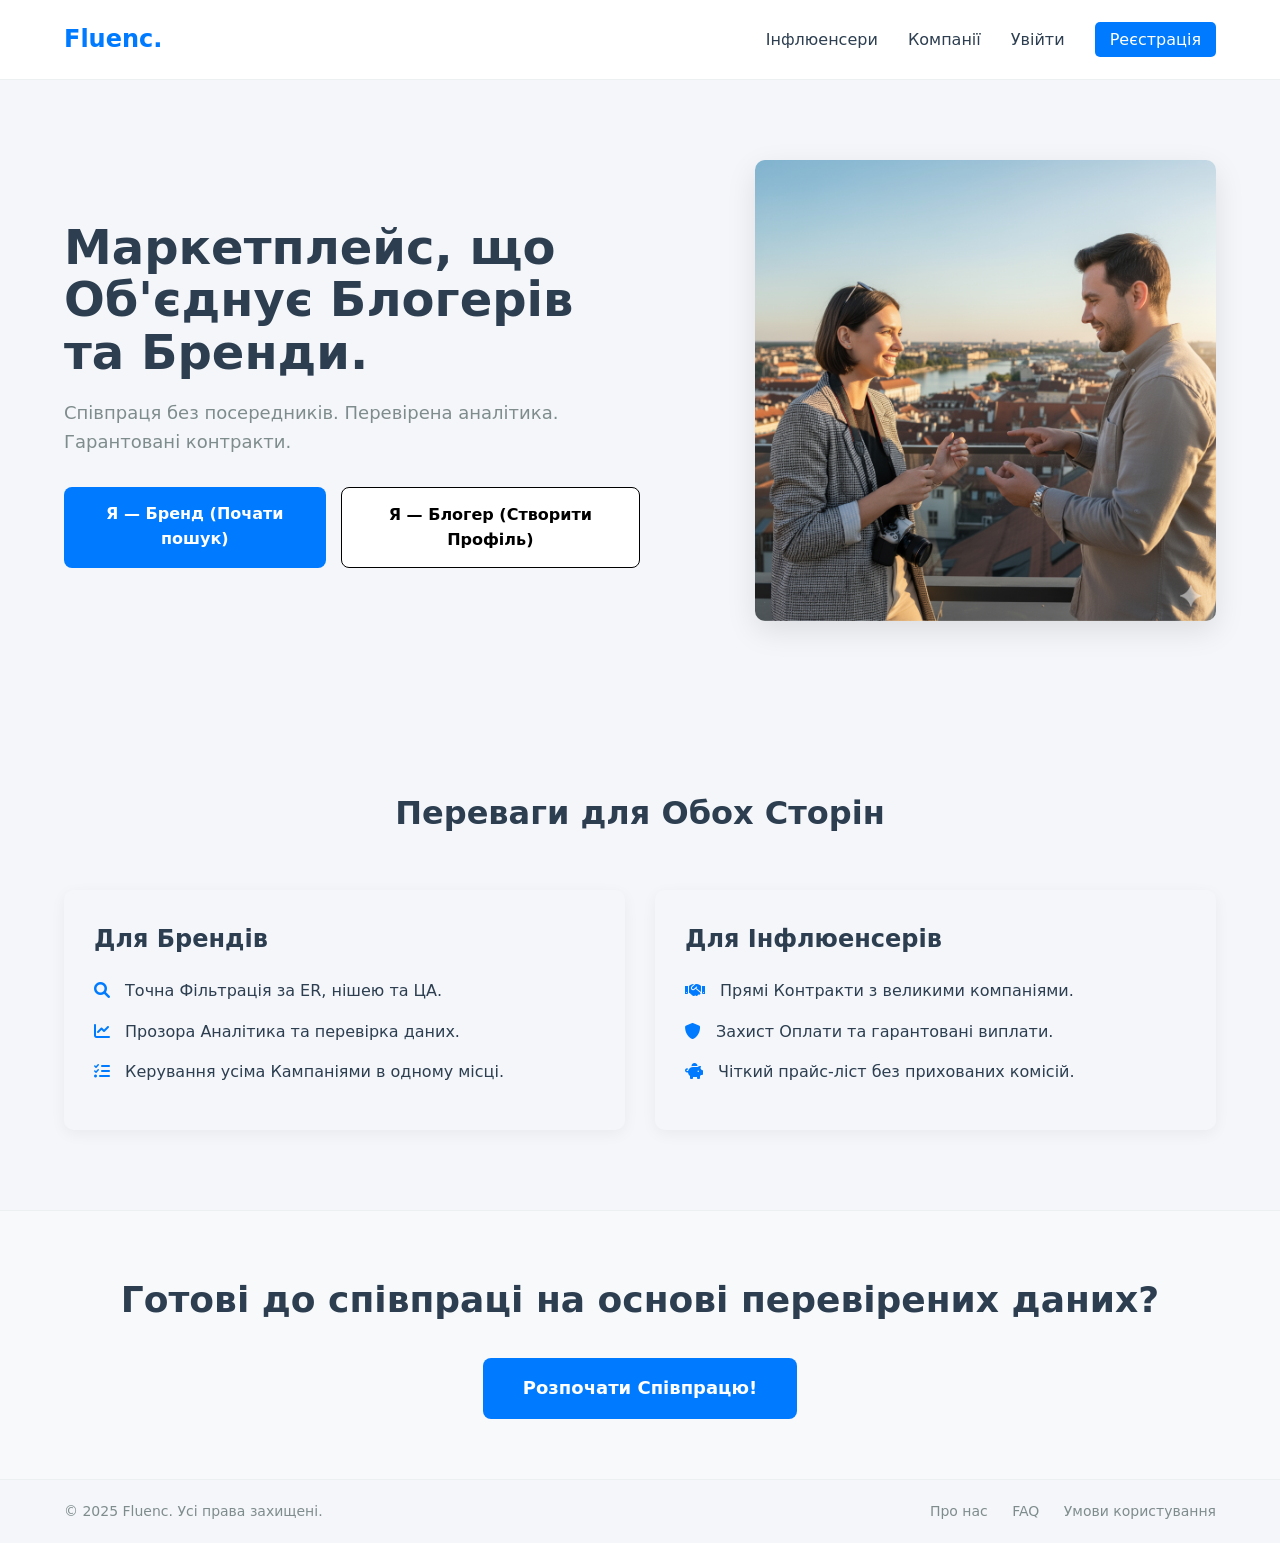
==== commit e1c20f09: "Update index.html" ====
--- a/index.html
+++ b/index.html
@@ -88,20 +88,15 @@
     <link rel="stylesheet" href="https://cdnjs.cloudflare.com/ajax/libs/font-awesome/6.0.0-beta3/css/all.min.css">
 </head>
 <body>
-<header class="main-header">
-    <div class="logo">Fluenc.</div>
-    <nav class="main-nav">
-        <a href="./index.html" class="nav-item active">Головна</a>
-        <a href="/flpl/influencers-discovry.html" class="nav-item">Інфлюенсери</a>
-        <a href="/flpl/company-list.html" class="nav-item">Компанії</a>
-
-        <a href="./login.html" class="nav-item login-btn" id="loginLink">Увійти</a>
-        <a href="./register.html" class="nav-item signup-btn" id="registerLink">Реєстрація</a>
-        
-        <a href="./profile.html" class="nav-item login-btn" id="profileLink" style="display: none;">Мій Профіль</a>
-        <a href="#" class="nav-item signup-btn" id="logoutBtn" style="display: none;">Вийти</a>
-    </nav>
-</header>
+  <header class="main-header">
+        <div class="logo">Fluenc.</div>
+        <nav class="main-nav">
+            <a href="#" class="nav-item">Інфлюенсери</a>
+            <a href="#" class="nav-item">Компанії</a>
+            <a href="./login.html" class="nav-item login-btn">Увійти</a>
+            <a href="./register.html" class="nav-item signup-btn">Реєстрація</a>
+        </nav>
+    </header>
 
     <section class="hero-section">
         <div class="hero-content">
@@ -210,3 +205,4 @@
 
 
 
+
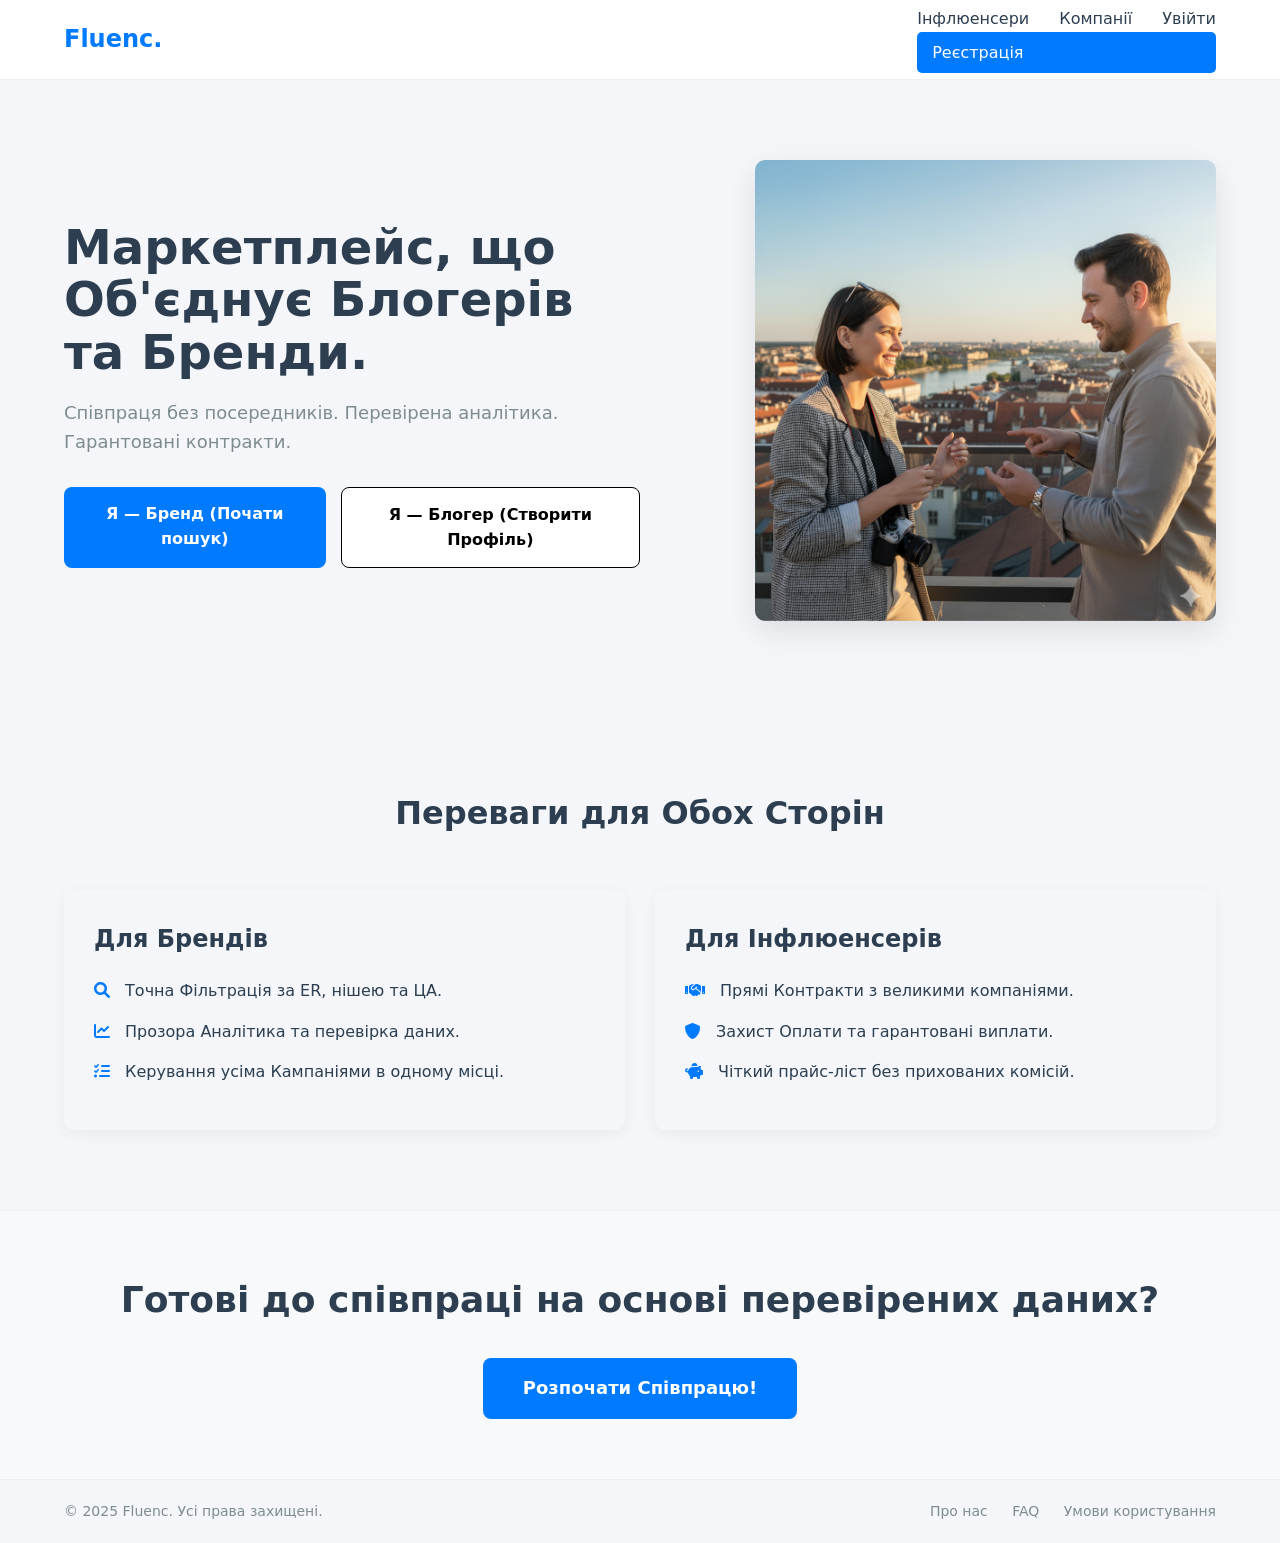
==== commit e6533c87: "Update index.html" ====
--- a/index.html
+++ b/index.html
@@ -94,7 +94,8 @@
             <a href="#" class="nav-item">Інфлюенсери</a>
             <a href="#" class="nav-item">Компанії</a>
             <a href="./login.html" class="nav-item login-btn">Увійти</a>
-            <a href="./register.html" class="nav-item signup-btn">Реєстрація</a>
+            <a href="./register.html" class="nav-item signup-btn" id="registerLink">Реєстрація</a>
+            <a href="#" class="nav-item signup-btn" id="logoutBtn" style="display: none;">Вийти</a>
         </nav>
     </header>
 
@@ -206,3 +207,5 @@
 
 
 
+
+
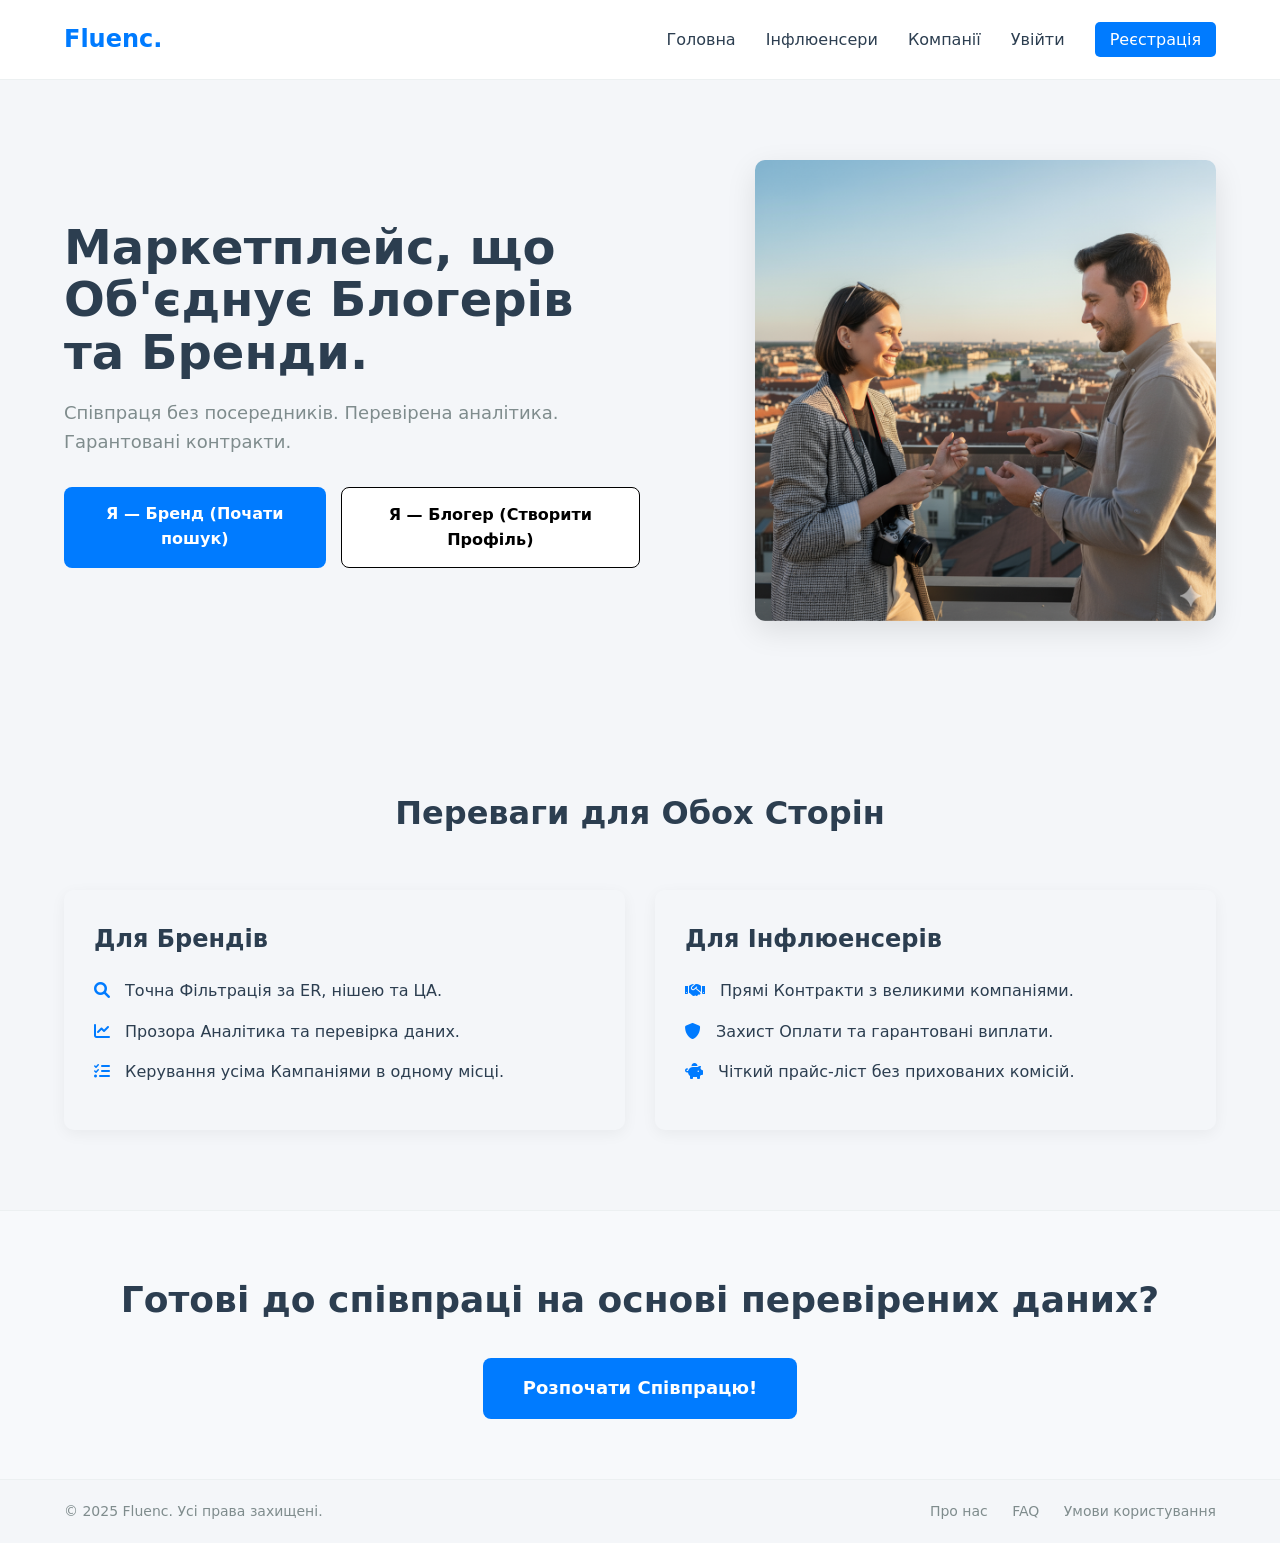
==== commit 421dce8c: "Update index.html" ====
--- a/index.html
+++ b/index.html
@@ -90,13 +90,15 @@
 <body>
   <header class="main-header">
         <div class="logo">Fluenc.</div>
-        <nav class="main-nav">
-            <a href="#" class="nav-item">Інфлюенсери</a>
-            <a href="#" class="nav-item">Компанії</a>
-            <a href="./login.html" class="nav-item login-btn">Увійти</a>
-            <a href="./register.html" class="nav-item signup-btn" id="registerLink">Реєстрація</a>
-            <a href="#" class="nav-item signup-btn" id="logoutBtn" style="display: none;">Вийти</a>
-        </nav>
+    <nav class="main-nav">
+        <a href="./index.html" class="nav-item active">Головна</a> 
+        <a href="/flpl/influencers-discovry.html" class="nav-item">Інфлюенсери</a>
+        <a href="/flpl/company-list.html" class="nav-item">Компанії</a>
+
+        <a href="./login.html" class="nav-item login-btn" id="dynamicPrimaryLink">Увійти</a>
+        
+        <a href="./register.html" class="nav-item signup-btn" id="dynamicSecondaryLink">Реєстрація</a>
+    </nav>
     </header>
 
     <section class="hero-section">
@@ -209,3 +211,4 @@
 
 
 
+
